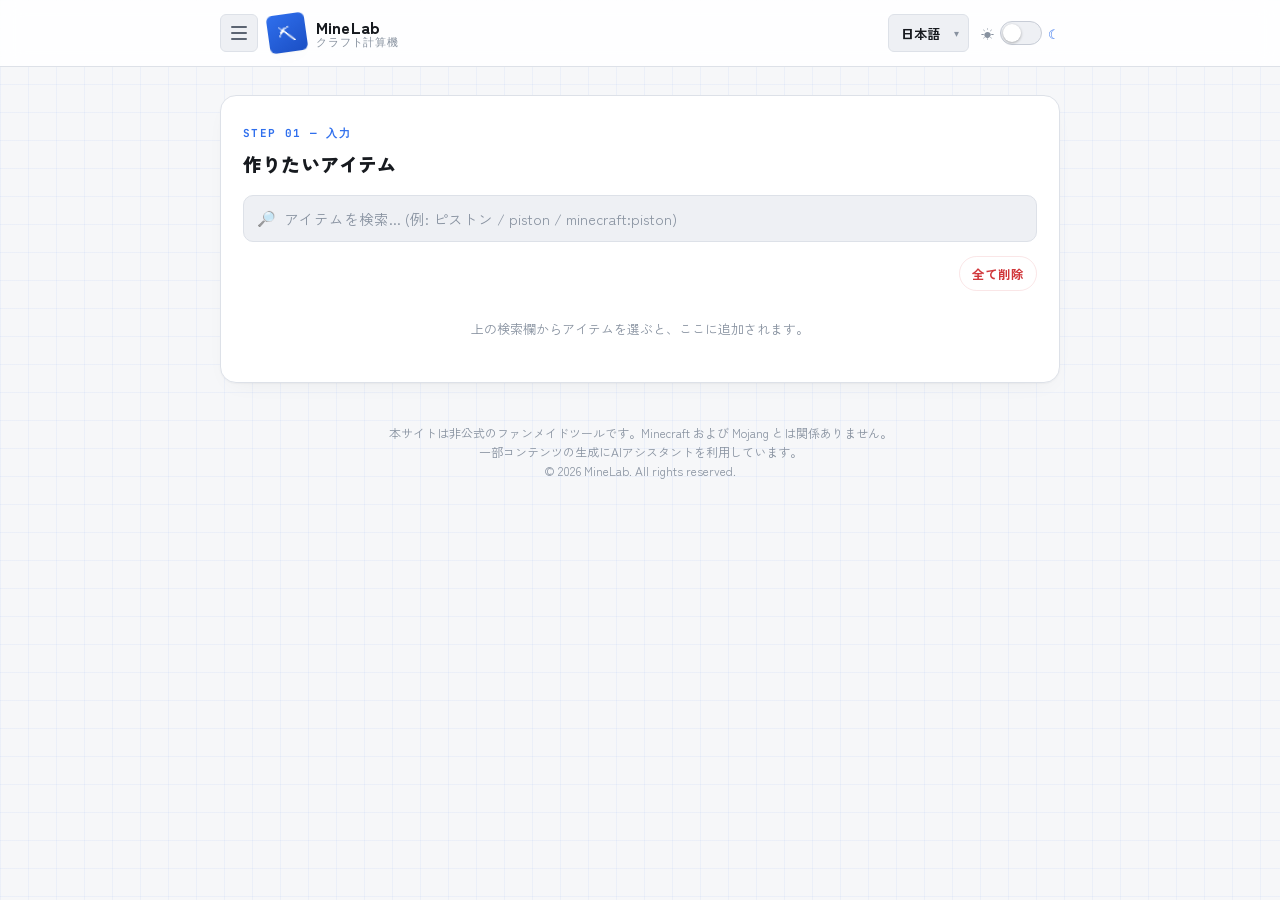
==== craft.html @ 922d828e "Rename Craft.html to craft.html" ====
<!DOCTYPE html>
<html lang="ja">
<head>
<meta charset="UTF-8">
<meta name="viewport" content="width=device-width, initial-scale=1.0">
<title>MineLab | クラフト計算機 - Minecraft 素材計算サイト</title>
<meta name="description" content="Minecraftで作りたいアイテムと個数を指定すると、最終的に必要な素材を自動計算するツールです。">
<link rel="icon" type="image/x-icon" href="favicon.ico">
<link rel="shortcut icon" href="favicon.ico">
<link rel="preconnect" href="https://fonts.googleapis.com">
<link rel="preconnect" href="https://fonts.gstatic.com" crossorigin>
<link href="https://fonts.googleapis.com/css2?family=JetBrains+Mono:wght@400;500;700;800&family=Zen+Kaku+Gothic+New:wght@400;500;700;900&display=swap" rel="stylesheet">
<link rel="stylesheet" href="css/style.css">
</head>
<body>

<div class="bg-grid" aria-hidden="true"></div>

<header class="site-header">
  <div class="header-inner">
    <div class="header-left">
      <button
        id="nav-toggle"
        class="nav-toggle"
        type="button"
        aria-label="機能メニュー / Menu"
        aria-expanded="false"
        aria-controls="nav-menu"
      >
        <span class="hamburger-bar"></span>
        <span class="hamburger-bar"></span>
        <span class="hamburger-bar"></span>
      </button>
      <a class="brand" href="index.html" aria-label="MineLab ホームへ / Go to MineLab home">
        <span class="brand-mark" aria-hidden="true">⛏</span>
        <div class="brand-text">
          <span class="brand-title">MineLab</span>
          <span class="brand-sub" id="brand-feature-label" data-i18n="brand.tagline">クラフト計算機</span>
        </div>
      </a>
    </div>
    <div class="header-actions">
      <div class="lang-select-wrap">
        <select id="lang-select" aria-label="言語切り替え / Language">
          <option value="ja">日本語</option>
          <option value="en">English</option>
        </select>
      </div>
      <label class="theme-switch" for="theme-switch">
        <span class="switch-icon switch-icon-sun" aria-hidden="true">☀</span>
        <span class="switch-track">
          <input type="checkbox" id="theme-switch" aria-label="ダークモード切り替え">
          <span class="switch-thumb"></span>
        </span>
        <span class="switch-icon switch-icon-moon" aria-hidden="true">☾</span>
      </label>
    </div>
  </div>

  <nav id="nav-menu" class="nav-menu" aria-label="機能メニュー" hidden>
    <ul id="nav-menu-list" class="nav-menu-list">
      <!-- populated by JS from the FEATURES list -->
    </ul>
  </nav>
</header>

<main class="layout">

  <!-- STEP 01 : SELECT ITEMS -->
  <section class="panel" id="panel-select" aria-labelledby="select-heading">
    <div class="panel-head">
      <span class="panel-eyebrow" data-i18n="eyebrow.select">STEP 01 — INPUT</span>
      <h2 id="select-heading" data-i18n="heading.select">作りたいアイテム</h2>
    </div>

    <div class="search-wrap">
      <span class="search-icon" aria-hidden="true">🔎</span>
      <input
        type="text"
        id="item-search"
        class="search-input"
        data-i18n-placeholder="search.placeholder"
        placeholder="アイテムを検索... (例: ピストン / piston / minecraft:piston)"
        autocomplete="off"
        role="combobox"
        aria-expanded="false"
        aria-controls="search-results"
        aria-autocomplete="list"
      >
      <div id="search-results" class="search-results" role="listbox" hidden></div>
    </div>

    <div id="selected-list-head" class="selected-list-head" hidden>
      <button id="clear-selected" class="ghost-btn ghost-btn-danger" type="button" data-i18n="btn.clearAll">全て削除</button>
    </div>

    <ul id="selected-list" class="selected-list" aria-live="polite">
      <!-- populated by JS -->
    </ul>

    <p id="empty-select-hint" class="empty-hint" data-i18n="hint.emptySelect">
      上の検索欄からアイテムを選ぶと、ここに追加されます。
    </p>
  </section>

  <!-- STEP 02 : RESULT SUMMARY -->
  <section class="panel" id="panel-summary" aria-labelledby="summary-heading" hidden>
    <div class="panel-head">
      <span class="panel-eyebrow" data-i18n="eyebrow.summary">STEP 02 — RESULT</span>
      <h2 id="summary-heading" data-i18n="heading.summary">必要な材料（最終素材）</h2>
    </div>
    <div class="table-wrap">
      <table class="materials-table" id="materials-table">
        <thead>
          <tr>
            <th data-i18n="table.item">材料</th>
            <th class="num" data-i18n="table.count">必要数</th>
            <th class="num" data-i18n="table.stack">スタック換算</th>
          </tr>
        </thead>
        <tbody id="materials-tbody"></tbody>
      </table>
    </div>
    <p class="table-footnote" data-i18n="summary.footnote">
      レシピが存在しないアイテムは、そのまま採集・入手が必要な素材として扱われます。
    </p>
  </section>

  <!-- STEP 03 : BREAKDOWN -->
  <section class="panel" id="panel-detail" aria-labelledby="detail-heading" hidden>
    <div class="panel-head panel-head-row">
      <div>
        <span class="panel-eyebrow" data-i18n="eyebrow.detail">STEP 03 — BREAKDOWN</span>
        <h2 id="detail-heading" data-i18n="heading.detail">クラフト内訳</h2>
      </div>
      <div class="detail-controls">
        <button id="expand-all" class="ghost-btn" type="button" data-i18n="btn.expandAll">全て展開</button>
        <button id="collapse-all" class="ghost-btn" type="button" data-i18n="btn.collapseAll">全て閉じる</button>
      </div>
    </div>
    <div id="detail-tree" class="detail-tree"></div>
  </section>

  <footer class="site-footer">
    <p data-i18n="footer.disclaimer">
      本サイトは非公式のファンメイドツールです。Minecraft および Mojang とは関係ありません。<br>
      一部コンテンツの生成にAIアシスタントを利用しています。<br>
      © 2026 MineLab. All rights reserved.
    </p>
  </footer>

</main>

<script src="js/script.js"></script>
</body>
</html>
---- css/style.css ----
/* =========================================================
   Tokens
   ========================================================= */
:root {
  --bg: #f6f7f9;
  --bg-grid-line: rgba(47, 111, 237, 0.05);
  --panel: #ffffff;
  --card: #eef0f4;
  --card-hover: #e4e8ef;
  --border: #dde1e8;
  --border-strong: #c7ccd6;
  --text: #171a1f;
  --text-muted: #5b6472;
  --text-faint: #8892a0;
  --accent: #2f6fed;
  --accent-strong: #1b4fc4;
  --accent-soft: rgba(47, 111, 237, 0.12);
  --redstone: #d1373b;
  --redstone-soft: rgba(209, 55, 59, 0.12);
  --green: #2f9e5b;
  --green-soft: rgba(47, 158, 91, 0.12);
  --slot-bg: #f8f9fb;
  --slot-border: #c6cbd4;
  --slot-border-dark: #9aa1ad;
  --radius-lg: 16px;
  --radius-md: 10px;
  --radius-sm: 6px;
  --shadow-card: 0 1px 2px rgba(20, 24, 32, 0.04), 0 8px 24px -12px rgba(20, 24, 32, 0.08);
  --font-display: 'Zen Kaku Gothic New', 'Hiragino Sans', 'Yu Gothic', sans-serif;
  --font-mono: 'JetBrains Mono', ui-monospace, SFMono-Regular, Menlo, monospace;
}

html[data-theme="dark"] {
  --bg: #0e1014;
  --bg-grid-line: rgba(94, 140, 255, 0.06);
  --panel: #161a21;
  --card: #1c2129;
  --card-hover: #232935;
  --border: #2a3039;
  --border-strong: #3a4150;
  --text: #eceef2;
  --text-muted: #9aa3b2;
  --text-faint: #6b7383;
  --accent: #6f9bff;
  --accent-strong: #91b3ff;
  --accent-soft: rgba(111, 155, 255, 0.16);
  --redstone: #ff6b6f;
  --redstone-soft: rgba(255, 107, 111, 0.16);
  --green: #4fce85;
  --green-soft: rgba(79, 206, 133, 0.14);
  --slot-bg: #11141a;
  --slot-border: #343b47;
  --slot-border-dark: #21262f;
  --shadow-card: 0 1px 2px rgba(0, 0, 0, 0.3), 0 12px 28px -14px rgba(0, 0, 0, 0.55);
}

* { box-sizing: border-box; }

html, body {
  margin: 0;
  padding: 0;
}

body {
  background: var(--bg);
  color: var(--text);
  font-family: var(--font-display);
  line-height: 1.6;
  -webkit-font-smoothing: antialiased;
  transition: background 0.25s ease, color 0.25s ease;
}

.bg-grid {
  position: fixed;
  inset: 0;
  z-index: -1;
  background-image:
    linear-gradient(var(--bg-grid-line) 1px, transparent 1px),
    linear-gradient(90deg, var(--bg-grid-line) 1px, transparent 1px);
  background-size: 28px 28px;
  pointer-events: none;
}

a { color: var(--accent); }

button { font-family: inherit; }

:focus-visible {
  outline: 2px solid var(--accent);
  outline-offset: 2px;
  border-radius: 4px;
}

/* =========================================================
   Header
   ========================================================= */
.site-header {
  position: sticky;
  top: 0;
  z-index: 20;
  background: color-mix(in srgb, var(--panel) 88%, transparent);
  backdrop-filter: blur(10px);
  border-bottom: 1px solid var(--border);
}

.header-inner {
  max-width: 880px;
  margin: 0 auto;
  padding: 14px 20px;
  display: flex;
  align-items: center;
  justify-content: space-between;
  gap: 12px;
}

.header-left { display: flex; align-items: center; gap: 10px; }

/* --- hamburger menu toggle --- */
.nav-toggle {
  width: 38px;
  height: 38px;
  flex-shrink: 0;
  display: flex;
  flex-direction: column;
  align-items: center;
  justify-content: center;
  gap: 4px;
  background: var(--card);
  border: 1px solid var(--border);
  border-radius: var(--radius-sm);
  cursor: pointer;
  transition: background 0.15s ease, border-color 0.15s ease;
}
.nav-toggle:hover { background: var(--card-hover); border-color: var(--border-strong); }
.hamburger-bar {
  width: 16px;
  height: 2px;
  border-radius: 2px;
  background: var(--text-muted);
  transition: transform 0.2s ease, opacity 0.2s ease;
}
.nav-toggle[aria-expanded="true"] .hamburger-bar:nth-child(1) { transform: translateY(6px) rotate(45deg); }
.nav-toggle[aria-expanded="true"] .hamburger-bar:nth-child(2) { opacity: 0; }
.nav-toggle[aria-expanded="true"] .hamburger-bar:nth-child(3) { transform: translateY(-6px) rotate(-45deg); }

/* --- feature-switcher dropdown --- */
.nav-menu {
  position: absolute;
  top: 100%;
  left: 20px;
  margin-top: 8px;
  width: 260px;
  max-width: calc(100vw - 40px);
  background: var(--panel);
  border: 1px solid var(--border);
  border-radius: var(--radius-md);
  box-shadow: var(--shadow-card);
  padding: 8px;
  z-index: 30;
}

.nav-menu-list {
  list-style: none;
  margin: 0;
  padding: 0;
  display: flex;
  flex-direction: column;
  gap: 4px;
}

.nav-menu-item {
  width: 100%;
  display: flex;
  align-items: center;
  gap: 10px;
  padding: 8px 10px;
  border-radius: var(--radius-sm);
  border: 1px solid transparent;
  background: transparent;
  color: var(--text);
  cursor: pointer;
  text-align: left;
  transition: background 0.15s ease, border-color 0.15s ease;
}
.nav-menu-item:hover { background: var(--card); }
.nav-menu-item.active { background: var(--accent-soft); border-color: var(--accent); }

.nav-menu-icon {
  width: 28px;
  height: 28px;
  flex-shrink: 0;
  display: grid;
  place-items: center;
  background: var(--card);
  border-radius: var(--radius-sm);
  font-size: 14px;
}

.nav-menu-text { display: flex; flex-direction: column; line-height: 1.25; min-width: 0; }
.nav-menu-name { font-weight: 700; font-size: 13px; }
.nav-menu-tagline {
  font-family: var(--font-mono);
  font-size: 10px;
  letter-spacing: 0.06em;
  color: var(--text-faint);
  text-transform: uppercase;
}
.nav-menu-check { margin-left: auto; color: var(--accent); font-weight: 800; flex-shrink: 0; }

.nav-menu-empty-hint {
  padding: 10px;
  font-size: 11.5px;
  color: var(--text-faint);
  line-height: 1.5;
}

.brand {
  display: flex;
  align-items: center;
  gap: 10px;
  color: inherit;
  text-decoration: none;
  cursor: pointer;
}
.brand:hover .brand-title { color: var(--accent); }

.brand-mark {
  width: 38px;
  height: 38px;
  display: grid;
  place-items: center;
  background: linear-gradient(150deg, var(--accent), var(--accent-strong));
  color: white;
  border-radius: var(--radius-sm);
  font-size: 18px;
  box-shadow: var(--shadow-card);
  transform: rotate(-8deg);
}

.brand-text { display: flex; flex-direction: column; line-height: 1.15; }

.brand-title {
  font-weight: 800;
  font-size: 16px;
  letter-spacing: 0.01em;
}

.brand-sub {
  font-family: var(--font-mono);
  font-size: 10.5px;
  letter-spacing: 0.08em;
  color: var(--text-faint);
  text-transform: uppercase;
}

.header-actions { display: flex; align-items: center; gap: 12px; }

/* --- language dropdown --- */
.lang-select-wrap { position: relative; }
.lang-select-wrap::after {
  content: "▾";
  position: absolute;
  right: 10px;
  top: 50%;
  transform: translateY(-50%);
  font-size: 10px;
  color: var(--text-faint);
  pointer-events: none;
}
#lang-select {
  appearance: none;
  -webkit-appearance: none;
  height: 38px;
  padding: 0 26px 0 12px;
  border-radius: var(--radius-sm);
  border: 1px solid var(--border);
  background: var(--card);
  color: var(--text);
  font-family: var(--font-display);
  font-weight: 700;
  font-size: 13px;
  cursor: pointer;
  transition: background 0.15s ease, border-color 0.15s ease;
}
#lang-select:hover { background: var(--card-hover); border-color: var(--border-strong); }

/* --- dark/light toggle switch --- */
.theme-switch {
  display: flex;
  align-items: center;
  gap: 6px;
  cursor: pointer;
  user-select: none;
}
.switch-icon { font-size: 13px; color: var(--text-faint); line-height: 1; }
.switch-icon-moon { color: var(--accent); }

.switch-track {
  position: relative;
  width: 42px;
  height: 24px;
  border-radius: 999px;
  background: var(--card);
  border: 1px solid var(--border-strong);
  transition: background 0.2s ease;
  display: inline-block;
}
.switch-track input {
  position: absolute;
  inset: 0;
  opacity: 0;
  margin: 0;
  cursor: pointer;
}
.switch-thumb {
  position: absolute;
  top: 2px;
  left: 2px;
  width: 18px;
  height: 18px;
  border-radius: 50%;
  background: var(--panel);
  box-shadow: 0 1px 3px rgba(0,0,0,0.3);
  transition: transform 0.2s ease, background 0.2s ease;
}
.switch-track input:checked ~ .switch-thumb {
  transform: translateX(18px);
  background: var(--accent);
}
.switch-track input:checked {
  /* track color shift handled below via sibling selector on track itself is not possible for background,
     so we toggle via JS class on .theme-switch instead */
}
.theme-switch.is-dark .switch-track { background: var(--accent-soft); border-color: var(--accent); }

/* =========================================================
   Layout / panels
   ========================================================= */
.layout {
  max-width: 880px;
  margin: 0 auto;
  padding: 28px 20px 80px;
  display: flex;
  flex-direction: column;
  gap: 20px;
}

.panel {
  background: var(--panel);
  border: 1px solid var(--border);
  border-radius: var(--radius-lg);
  padding: 22px 22px 24px;
  box-shadow: var(--shadow-card);
}

.panel-head { margin-bottom: 16px; }

.panel-head-row {
  display: flex;
  align-items: flex-end;
  justify-content: space-between;
  flex-wrap: wrap;
  gap: 10px;
}

.panel-eyebrow {
  display: inline-block;
  font-family: var(--font-mono);
  font-size: 11px;
  font-weight: 700;
  letter-spacing: 0.12em;
  color: var(--accent);
  margin-bottom: 6px;
}

.panel h2 {
  margin: 0;
  font-size: 19px;
  font-weight: 800;
  letter-spacing: 0.01em;
}

.detail-controls { display: flex; gap: 8px; }

.ghost-btn {
  border: 1px solid var(--border-strong);
  background: transparent;
  color: var(--text-muted);
  font-size: 12.5px;
  font-weight: 700;
  padding: 7px 12px;
  border-radius: 999px;
  cursor: pointer;
  transition: background 0.15s ease, color 0.15s ease, border-color 0.15s ease;
}
.ghost-btn:hover { background: var(--card); color: var(--text); border-color: var(--accent); }

.ghost-btn-danger { color: var(--redstone); border-color: var(--redstone-soft); }
.ghost-btn-danger:hover { background: var(--redstone-soft); color: var(--redstone); border-color: var(--redstone); }

/* =========================================================
   Search
   ========================================================= */
.search-wrap { position: relative; margin-bottom: 14px; }

.search-icon {
  position: absolute;
  left: 14px;
  top: 50%;
  transform: translateY(-50%);
  font-size: 15px;
  opacity: 0.6;
}

.search-input {
  width: 100%;
  padding: 12px 14px 12px 40px;
  border-radius: var(--radius-md);
  border: 1.5px solid var(--border);
  background: var(--card);
  color: var(--text);
  font-size: 14.5px;
  font-family: var(--font-display);
  transition: border-color 0.15s ease, background 0.15s ease;
}
.search-input::placeholder { color: var(--text-faint); }
.search-input:focus {
  outline: none;
  border-color: var(--accent);
  background: var(--panel);
}

.search-results {
  position: absolute;
  top: calc(100% + 6px);
  left: 0;
  right: 0;
  background: var(--panel);
  border: 1px solid var(--border);
  border-radius: var(--radius-md);
  box-shadow: var(--shadow-card);
  max-height: 320px;
  overflow-y: auto;
  z-index: 30;
  padding: 6px;
}

.search-result-item {
  display: flex;
  align-items: center;
  gap: 10px;
  padding: 9px 10px;
  border-radius: var(--radius-sm);
  cursor: pointer;
}
.search-result-item:hover,
.search-result-item.active {
  background: var(--accent-soft);
}

.result-icon {
  width: 32px;
  height: 32px;
  border-radius: 7px;
  background: var(--slot-bg);
  border: 1px solid var(--slot-border);
  display: grid;
  place-items: center;
  font-size: 16px;
  flex-shrink: 0;
  overflow: hidden;
  padding: 4px;
}

.pixel-icon {
  width: 100%;
  height: 100%;
  object-fit: contain;
  image-rendering: pixelated;
  image-rendering: -moz-crisp-edges;
  image-rendering: crisp-edges;
}

.emoji-fallback {
  display: grid;
  place-items: center;
  width: 100%;
  height: 100%;
  font-size: 16px;
  line-height: 1;
}

.result-text { display: flex; flex-direction: column; line-height: 1.3; min-width: 0; }
.result-name-en { font-weight: 700; font-size: 13.5px; }
.result-name-ja { font-size: 12px; color: var(--text-muted); }
.result-id {
  margin-left: auto;
  font-family: var(--font-mono);
  font-size: 10.5px;
  color: var(--text-faint);
  white-space: nowrap;
}

.search-no-results {
  padding: 14px 10px;
  color: var(--text-muted);
  font-size: 13px;
  text-align: center;
}

/* =========================================================
   Selected items list
   ========================================================= */
.selected-list-head {
  display: flex;
  justify-content: flex-end;
  margin-bottom: 10px;
}

.selected-list {
  list-style: none;
  margin: 0;
  padding: 0;
  display: flex;
  flex-direction: column;
  gap: 8px;
}

.selected-item {
  display: flex;
  align-items: center;
  gap: 12px;
  background: var(--card);
  border: 1px solid var(--border);
  border-radius: var(--radius-md);
  padding: 10px 12px;
}

.selected-item .result-icon { background: var(--panel); }

.selected-name { display: flex; flex-direction: column; line-height: 1.25; flex: 1; min-width: 0; }
.selected-name-main { font-weight: 700; font-size: 14px; }
.selected-name-sub { font-size: 11.5px; color: var(--text-faint); font-family: var(--font-mono); }

.qty-control {
  display: flex;
  align-items: center;
  gap: 6px;
  background: var(--panel);
  border: 1px solid var(--border);
  border-radius: 999px;
  padding: 3px;
}

.qty-btn {
  width: 26px;
  height: 26px;
  border-radius: 50%;
  border: none;
  background: transparent;
  color: var(--text);
  font-weight: 800;
  font-size: 14px;
  cursor: pointer;
  display: grid;
  place-items: center;
}
.qty-btn:hover { background: var(--accent-soft); color: var(--accent-strong); }

.qty-input {
  width: 56px;
  text-align: center;
  border: none;
  background: transparent;
  color: var(--text);
  font-family: var(--font-mono);
  font-weight: 700;
  font-size: 14px;
  -moz-appearance: textfield;
}
.qty-input::-webkit-outer-spin-button,
.qty-input::-webkit-inner-spin-button { -webkit-appearance: none; margin: 0; }

.remove-btn {
  width: 30px;
  height: 30px;
  border-radius: 8px;
  border: 1px solid var(--border);
  background: var(--panel);
  color: var(--redstone);
  cursor: pointer;
  font-size: 14px;
  display: grid;
  place-items: center;
  flex-shrink: 0;
}
.remove-btn:hover { background: var(--redstone-soft); border-color: var(--redstone); }

.empty-hint {
  color: var(--text-faint);
  font-size: 13px;
  text-align: center;
  padding: 18px 10px;
  margin: 0;
}

/* =========================================================
   Materials summary table
   ========================================================= */
.table-wrap { overflow-x: auto; border-radius: var(--radius-md); border: 1px solid var(--border); }

.materials-table { width: 100%; border-collapse: collapse; font-size: 13.5px; }

.materials-table thead th {
  text-align: left;
  padding: 10px 14px;
  font-family: var(--font-mono);
  font-size: 10.5px;
  letter-spacing: 0.08em;
  color: var(--text-faint);
  background: var(--card);
  border-bottom: 1px solid var(--border);
  position: sticky;
  top: 0;
}
.materials-table th.num, .materials-table td.num { text-align: right; }

.materials-table tbody tr { border-bottom: 1px solid var(--border); }
.materials-table tbody tr:last-child { border-bottom: none; }
.materials-table tbody tr:hover { background: var(--card); }

.materials-table td { padding: 10px 14px; vertical-align: middle; }

.mat-name-cell { display: flex; align-items: center; gap: 10px; }

.mat-count {
  font-family: var(--font-mono);
  font-weight: 800;
  font-size: 14px;
}

.mat-stack {
  font-family: var(--font-mono);
  font-size: 11.5px;
  color: var(--text-muted);
}

.table-footnote {
  margin: 12px 2px 0;
  font-size: 12px;
  color: var(--text-faint);
}

/* =========================================================
   Detail tree
   ========================================================= */
.detail-tree { display: flex; flex-direction: column; gap: 10px; }

.tree-node { border: 1px solid var(--border); border-radius: var(--radius-md); background: var(--panel); overflow: hidden; }

.tree-node-row {
  display: flex;
  align-items: center;
  gap: 10px;
  padding: 11px 12px;
  cursor: pointer;
  background: var(--card);
}
.tree-node-row:hover { background: var(--card-hover); }

.tree-node-row.leaf { cursor: default; }

.tree-toggle {
  width: 18px;
  height: 18px;
  flex-shrink: 0;
  display: grid;
  place-items: center;
  color: var(--text-muted);
  font-size: 10px;
  transition: transform 0.15s ease;
}
.tree-node.expanded > .tree-node-row .tree-toggle { transform: rotate(90deg); }

.tree-icon {
  width: 30px;
  height: 30px;
  border-radius: 7px;
  background: var(--slot-bg);
  border: 1px solid var(--slot-border);
  display: grid;
  place-items: center;
  font-size: 15px;
  flex-shrink: 0;
  overflow: hidden;
  padding: 4px;
}

.tree-label { flex: 1; min-width: 0; display: flex; align-items: baseline; gap: 8px; flex-wrap: wrap; }
.tree-label-name { font-weight: 700; font-size: 13.5px; }
.tree-label-count { font-family: var(--font-mono); color: var(--accent); font-weight: 800; font-size: 13px; }
.tree-label-stack {
  font-family: var(--font-mono);
  font-size: 10.5px;
  color: var(--text-faint);
  background: var(--card);
  border: 1px solid var(--border);
  border-radius: 999px;
  padding: 1px 7px;
}
.stack-sb { color: var(--redstone); font-weight: 800; }

.tree-badge {
  font-family: var(--font-mono);
  font-size: 10.5px;
  padding: 2px 7px;
  border-radius: 999px;
  background: var(--green-soft);
  color: var(--green);
  font-weight: 700;
  white-space: nowrap;
}
.tree-badge.base { background: var(--card); color: var(--text-faint); }
.tree-badge.error { background: var(--redstone-soft); color: var(--redstone); }

.tree-body {
  padding: 14px 14px 16px 40px;
  border-top: 1px solid var(--border);
  display: none;
}
.tree-node.expanded > .tree-body { display: block; }

.tree-children {
  display: flex;
  flex-direction: column;
  gap: 8px;
  margin-top: 14px;
}

.recipe-block-title {
  font-family: var(--font-mono);
  font-size: 10.5px;
  letter-spacing: 0.08em;
  color: var(--text-faint);
  margin-bottom: 8px;
  text-transform: uppercase;
}

.recipe-flex {
  display: flex;
  align-items: center;
  gap: 16px;
  flex-wrap: wrap;
}

.recipe-variant-tabs {
  display: flex;
  flex-wrap: wrap;
  gap: 6px;
  margin-bottom: 10px;
}

.recipe-variant-tab {
  display: inline-flex;
  align-items: center;
  gap: 4px;
  border: 1px solid var(--border-strong);
  background: var(--card);
  color: var(--text-muted);
  font-size: 11px;
  font-weight: 700;
  padding: 4px 8px;
  border-radius: 999px;
  cursor: pointer;
  transition: background 0.15s ease, color 0.15s ease, border-color 0.15s ease;
}
.recipe-variant-tab:hover { border-color: var(--accent); color: var(--text); }
.recipe-variant-tab.active {
  background: var(--accent-soft);
  border-color: var(--accent);
  color: var(--accent-strong);
}
.recipe-variant-label { font-family: var(--font-mono); letter-spacing: 0.02em; }
.recipe-variant-icon { width: 16px; height: 16px; object-fit: contain; image-rendering: pixelated; }

/* --- signature element: simple 3x3 crafting grid ---
   Plain grid cells (no external GUI image), each showing the real item texture. */
:root {
  --mc-slot-size: 42px;
  --mc-slot-icon: 30px;
  --mc-output-size: 50px;
  --mc-output-icon: 34px;
}

.craft-grid {
  display: grid;
  grid-template-columns: repeat(3, var(--mc-slot-size));
  grid-template-rows: repeat(3, var(--mc-slot-size));
  gap: 3px;
  padding: 6px;
  background: var(--slot-border-dark);
  border-radius: var(--radius-sm);
  width: max-content;
  box-shadow: inset 0 0 0 1px var(--border-strong);
}

.craft-slot {
  width: var(--mc-slot-size);
  height: var(--mc-slot-size);
  background: var(--slot-bg);
  border-radius: 4px;
  display: grid;
  place-items: center;
  position: relative;
  box-shadow: inset 0 1px 0 rgba(255,255,255,0.5), inset 0 -1px 3px rgba(0,0,0,0.15);
}
html[data-theme="dark"] .craft-slot {
  box-shadow: inset 0 1px 0 rgba(255,255,255,0.04), inset 0 -1px 3px rgba(0,0,0,0.5);
}

.craft-slot.empty { opacity: 0.35; }
.craft-slot.empty .slot-item-icon { display: none; }

.slot-item-icon {
  width: var(--mc-slot-icon);
  height: var(--mc-slot-icon);
  object-fit: contain;
  image-rendering: pixelated;
  image-rendering: -moz-crisp-edges;
  image-rendering: crisp-edges;
}

.craft-arrow {
  font-size: 20px;
  color: var(--text-faint);
  padding: 0 2px;
}

.craft-result-slot {
  width: var(--mc-output-size);
  height: var(--mc-output-size);
  background: var(--slot-bg);
  border: 2px solid var(--accent);
  border-radius: 6px;
  display: grid;
  place-items: center;
  position: relative;
}

.craft-result-slot .slot-item-icon {
  width: var(--mc-output-icon);
  height: var(--mc-output-icon);
}

.shapeless-list {
  display: flex;
  flex-direction: column;
  gap: 6px;
}
.shapeless-row {
  display: flex;
  align-items: center;
  gap: 8px;
  font-size: 13px;
}
.shapeless-row .tree-icon { width: 26px; height: 26px; font-size: 13px; }

.craft-meta {
  display: flex;
  flex-direction: column;
  gap: 4px;
  font-family: var(--font-mono);
  font-size: 12px;
  color: var(--text-muted);
}
.craft-meta strong { color: var(--text); }

/* =========================================================
   Footer
   ========================================================= */
.site-footer {
  text-align: center;
  color: var(--text-faint);
  font-size: 12px;
  padding-top: 8px;
}

/* =========================================================
   Responsive
   ========================================================= */
@media (max-width: 560px) {
  .panel { padding: 16px 14px 18px; border-radius: var(--radius-md); }
  .header-inner { padding: 12px 14px; }
  .brand-sub { display: none; }
  .qty-input { width: 44px; }
  .tree-body { padding-left: 22px; }

  :root {
    --mc-slot-size: 34px;
    --mc-slot-icon: 24px;
    --mc-output-size: 42px;
    --mc-output-icon: 28px;
  }
}

@media (prefers-reduced-motion: reduce) {
  * { transition: none !important; animation: none !important; }
}
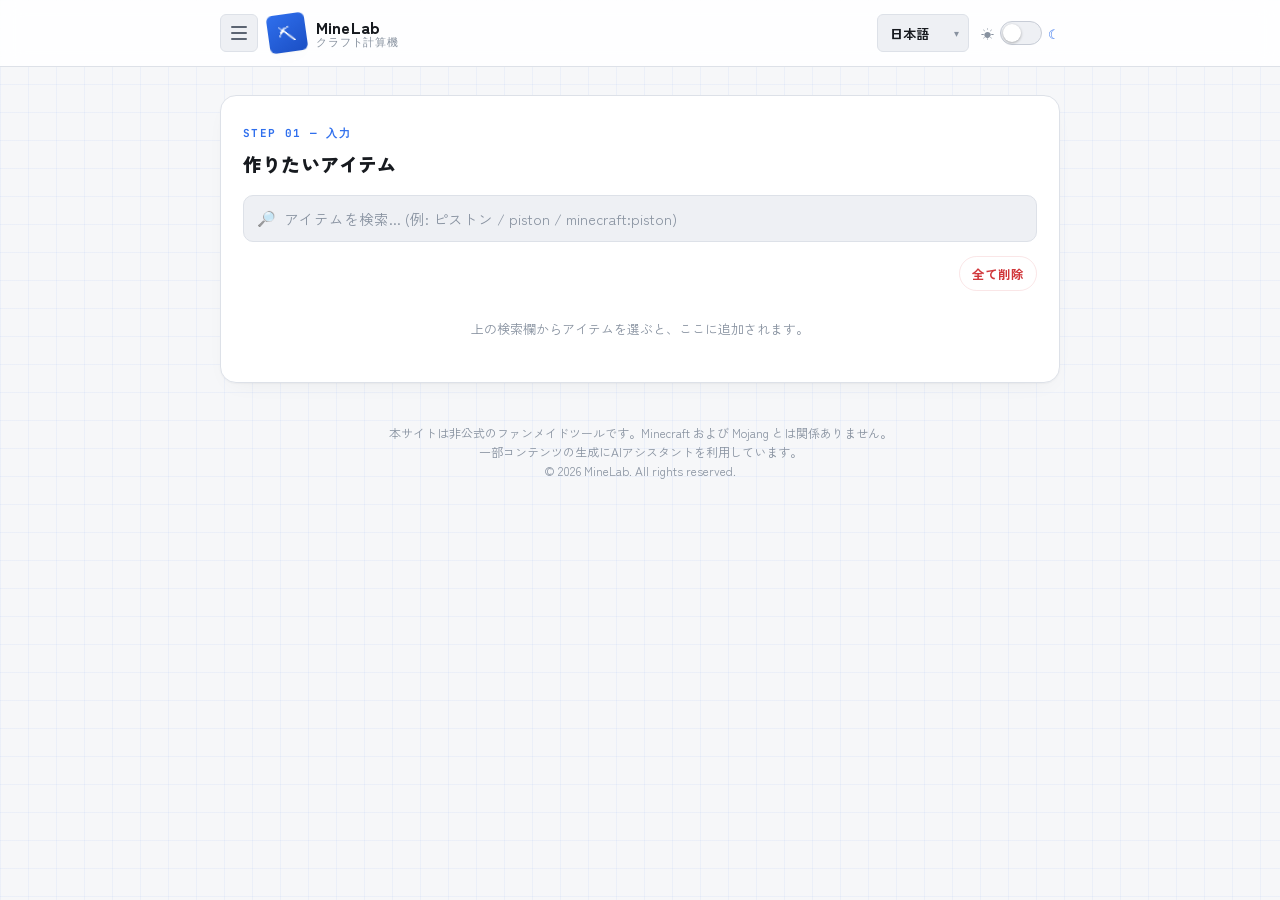
==== commit d1b9030e: "Update craft.html" ====
--- a/craft.html
+++ b/craft.html
@@ -44,6 +44,8 @@
         <select id="lang-select" aria-label="言語切り替え / Language">
           <option value="ja">日本語</option>
           <option value="en">English</option>
+          <option value="zh-CN">简体中文</option>
+          <option value="zh-TW">繁體中文</option>
         </select>
       </div>
       <label class="theme-switch" for="theme-switch">
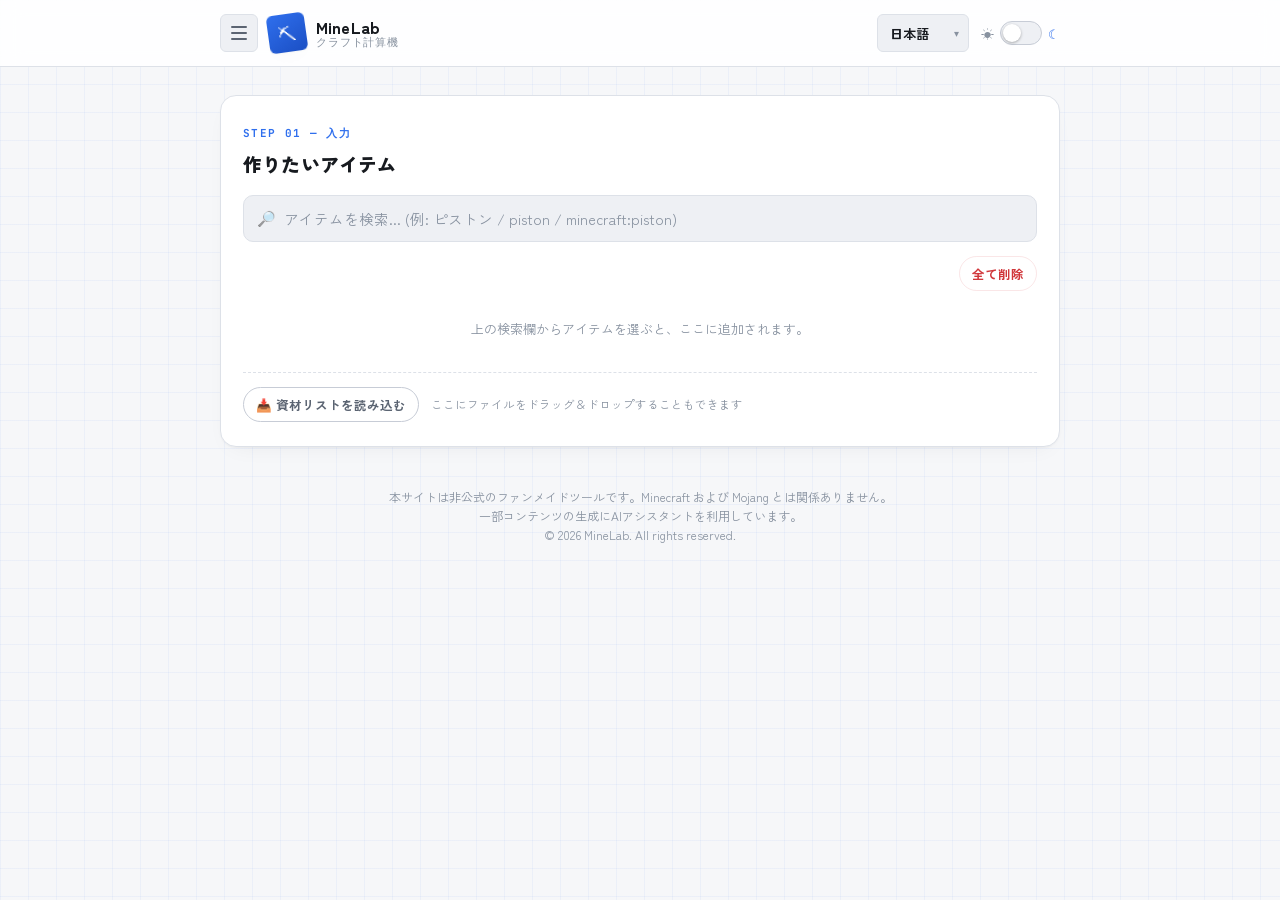
==== commit 97326109: "updated crafting system" ====
--- a/craft.html
+++ b/craft.html
@@ -103,6 +103,47 @@
     <p id="empty-select-hint" class="empty-hint" data-i18n="hint.emptySelect">
       上の検索欄からアイテムを選ぶと、ここに追加されます。
     </p>
+
+    <div class="import-bar">
+      <button type="button" id="import-btn" class="ghost-btn" data-i18n="btn.importList">📥 資材リストを読み込む</button>
+      <span class="import-drop-hint" data-i18n="import.dropHint">ここにファイルをドラッグ＆ドロップすることもできます</span>
+      <input type="file" id="import-file-input" accept=".csv,.txt,text/csv,text/plain" hidden>
+    </div>
+
+    <div id="import-preview" class="import-preview" hidden>
+      <div class="import-preview-head">
+        <h3 data-i18n="import.previewTitle">読み込み内容の確認</h3>
+        <button type="button" id="import-cancel" class="ghost-btn ghost-btn-danger" data-i18n="btn.cancel">キャンセル</button>
+      </div>
+      <p id="import-preview-meta" class="import-preview-meta"></p>
+
+      <div class="import-qty-toggle" role="radiogroup" aria-label="Quantity basis">
+        <span class="import-qty-toggle-label" data-i18n="import.basisLabel">数量の基準</span>
+        <label class="import-radio-label">
+          <input type="radio" name="import-qty-basis" value="missing" checked>
+          <span data-i18n="import.basisMissing">不足分 (Missing)</span>
+        </label>
+        <label class="import-radio-label">
+          <input type="radio" name="import-qty-basis" value="total">
+          <span data-i18n="import.basisTotal">合計 (Total)</span>
+        </label>
+      </div>
+
+      <div class="import-item-list-head">
+        <span id="import-matched-count" class="import-matched-count"></span>
+        <span class="import-select-actions">
+          <button type="button" id="import-select-all" class="ghost-btn" data-i18n="import.selectAll">全て選択</button>
+          <button type="button" id="import-select-none" class="ghost-btn" data-i18n="import.selectNone">全て解除</button>
+        </span>
+      </div>
+      <ul id="import-item-list" class="import-item-list"></ul>
+
+      <div id="import-unmatched" class="import-unmatched" hidden></div>
+
+      <div class="import-preview-actions">
+        <button type="button" id="import-confirm" class="primary-btn" data-i18n="btn.importConfirm">選択したアイテムを追加</button>
+      </div>
+    </div>
   </section>
 
   <!-- STEP 02 : RESULT SUMMARY -->
--- a/css/style.css
+++ b/css/style.css
@@ -605,6 +605,170 @@
 }
 
 /* =========================================================
+   Primary (filled) button — shared across pages
+   ========================================================= */
+.primary-btn {
+  display: inline-flex;
+  align-items: center;
+  gap: 6px;
+  border: none;
+  background: linear-gradient(150deg, var(--accent), var(--accent-strong));
+  color: #fff;
+  font-size: 13.5px;
+  font-weight: 800;
+  padding: 10px 20px;
+  border-radius: 999px;
+  cursor: pointer;
+  box-shadow: var(--shadow-card);
+  transition: transform 0.1s ease, filter 0.15s ease;
+}
+.primary-btn:hover { filter: brightness(1.08); transform: translateY(-1px); }
+.primary-btn:active { transform: translateY(0); }
+.primary-btn:disabled { opacity: 0.5; cursor: not-allowed; filter: none; transform: none; }
+
+/* =========================================================
+   Material-list import (Litematica CSV / ASCII)
+   ========================================================= */
+.import-bar {
+  display: flex;
+  align-items: center;
+  gap: 12px;
+  flex-wrap: wrap;
+  margin-top: 14px;
+  padding-top: 14px;
+  border-top: 1px dashed var(--border);
+}
+
+.import-drop-hint {
+  font-size: 11.5px;
+  color: var(--text-faint);
+}
+
+#panel-select.drag-active {
+  outline: 2px dashed var(--accent);
+  outline-offset: 4px;
+  background: var(--accent-soft);
+}
+
+.import-preview {
+  margin-top: 16px;
+  padding: 16px;
+  border-radius: var(--radius-md);
+  border: 1px solid var(--border);
+  background: var(--card);
+}
+
+.import-preview-head {
+  display: flex;
+  align-items: center;
+  justify-content: space-between;
+  gap: 10px;
+  margin-bottom: 10px;
+}
+.import-preview-head h3 { margin: 0; font-size: 15px; font-weight: 800; }
+
+.import-preview-meta {
+  margin: 0 0 12px;
+  font-size: 12px;
+  color: var(--text-faint);
+  font-family: var(--font-mono);
+}
+
+.import-qty-toggle {
+  display: flex;
+  align-items: center;
+  flex-wrap: wrap;
+  gap: 12px;
+  padding: 10px 12px;
+  margin-bottom: 12px;
+  background: var(--panel);
+  border: 1px solid var(--border);
+  border-radius: var(--radius-sm);
+}
+.import-qty-toggle-label {
+  font-size: 12px;
+  font-weight: 700;
+  color: var(--text-muted);
+}
+.import-radio-label {
+  display: inline-flex;
+  align-items: center;
+  gap: 6px;
+  font-size: 13px;
+  cursor: pointer;
+}
+
+.import-item-list-head {
+  display: flex;
+  align-items: center;
+  justify-content: space-between;
+  gap: 10px;
+  margin-bottom: 8px;
+  flex-wrap: wrap;
+}
+.import-matched-count {
+  font-size: 12.5px;
+  font-weight: 700;
+  color: var(--text-muted);
+}
+.import-select-actions { display: flex; gap: 6px; }
+
+.import-item-list {
+  list-style: none;
+  margin: 0 0 4px;
+  padding: 0;
+  display: flex;
+  flex-direction: column;
+  gap: 6px;
+  max-height: 340px;
+  overflow-y: auto;
+}
+
+.import-item-row {
+  display: flex;
+  align-items: center;
+  gap: 10px;
+  background: var(--panel);
+  border: 1px solid var(--border);
+  border-radius: var(--radius-sm);
+  padding: 8px 10px;
+}
+.import-item-row.is-disabled { opacity: 0.5; }
+.import-item-row .result-icon { width: 28px; height: 28px; background: var(--card); }
+.import-item-qty {
+  font-family: var(--font-mono);
+  font-size: 12.5px;
+  font-weight: 700;
+  color: var(--text-muted);
+  white-space: nowrap;
+}
+
+.import-unmatched {
+  margin: 10px 0;
+  padding: 10px 12px;
+  border-radius: var(--radius-sm);
+  background: var(--redstone-soft);
+  border: 1px solid var(--redstone-soft);
+}
+.import-unmatched-title {
+  font-size: 12.5px;
+  font-weight: 700;
+  color: var(--redstone);
+  margin-bottom: 4px;
+}
+.import-unmatched-list {
+  font-size: 12px;
+  color: var(--text-muted);
+  line-height: 1.6;
+}
+
+.import-preview-actions {
+  display: flex;
+  justify-content: flex-end;
+  margin-top: 4px;
+}
+
+/* =========================================================
    Materials summary table
    ========================================================= */
 .table-wrap { overflow-x: auto; border-radius: var(--radius-md); border: 1px solid var(--border); }
